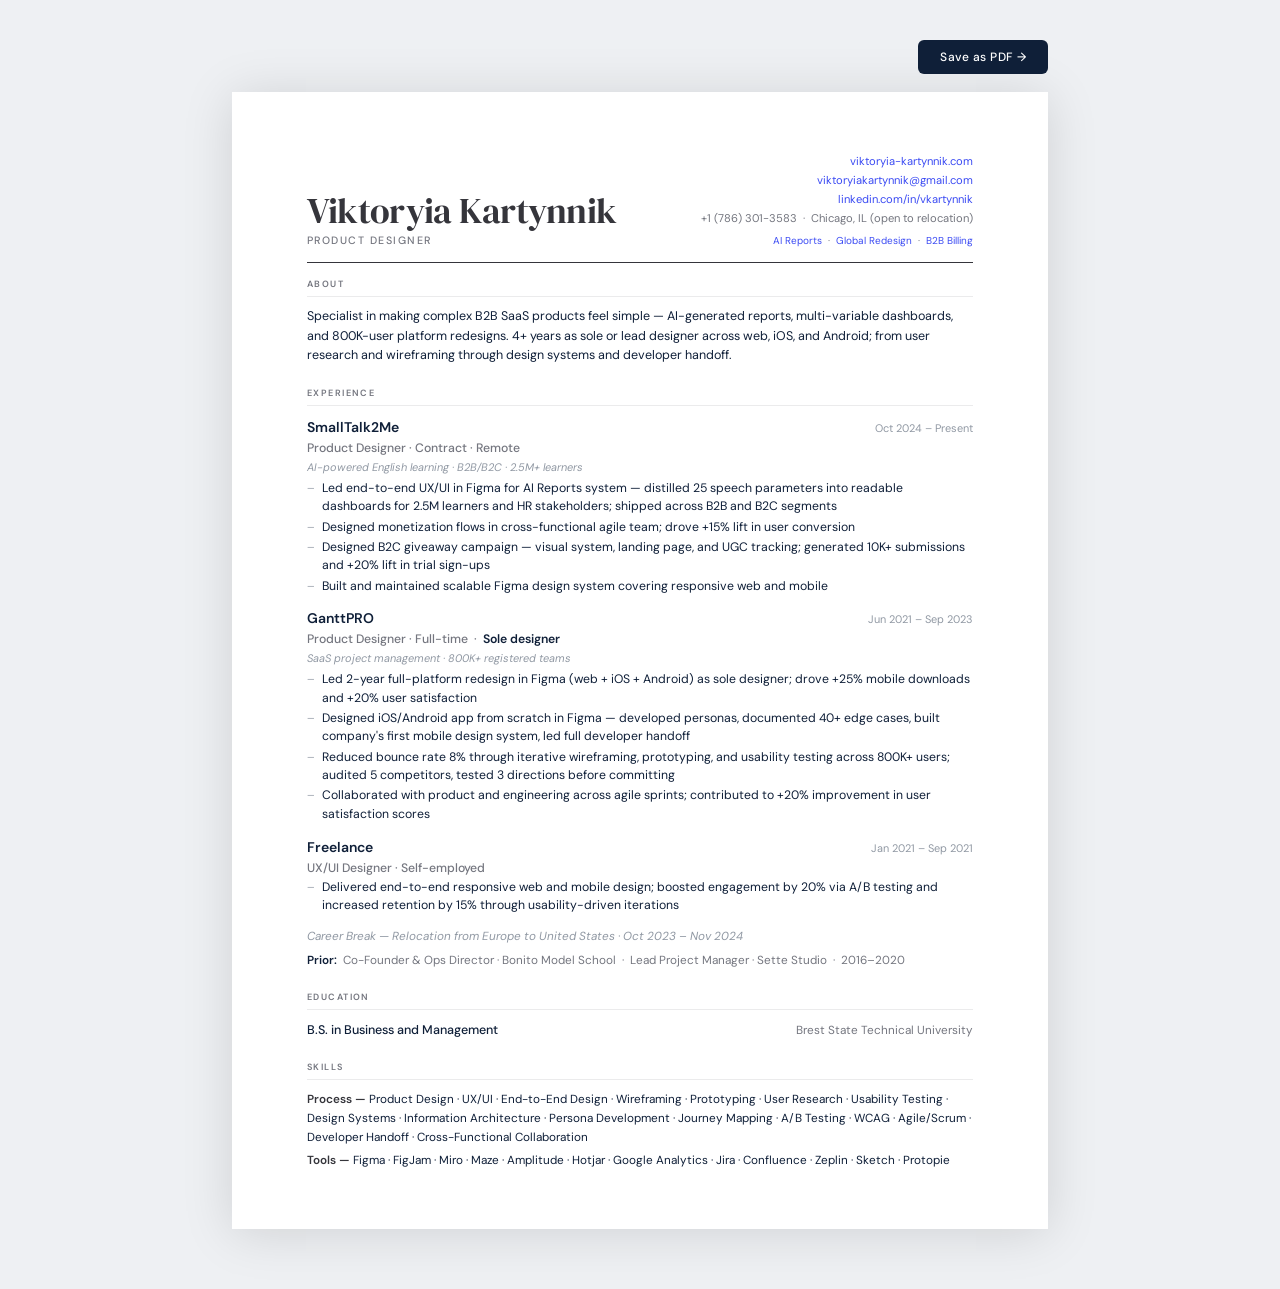
==== resume-a.html @ 9c6ec4b8 "Switch to window.print() — guaranteed 1-page, perfect quality html2pdf.js was producing 2-page, blur" ====
<!DOCTYPE html>
<html lang="en">
<head>
<meta charset="UTF-8">
<meta name="viewport" content="width=device-width, initial-scale=1.0">
<title>Viktoryia Kartynnik — Resume</title>
<link rel="preconnect" href="https://fonts.googleapis.com">
<link href="https://fonts.googleapis.com/css2?family=DM+Sans:ital,wght@0,300;0,400;0,500;0,600;1,400&family=DM+Serif+Display&display=swap" rel="stylesheet">
<style>
*, *::before, *::after { box-sizing: border-box; margin: 0; padding: 0; }

:root {
  --name:    #35353b;   /* name / charcoal headings */
  --body:    #0f1f38;   /* body text, bullets, company names */
  --link:    #3b4bf3;   /* hyperlinks */
  --muted:   #74767f;   /* section labels, dates */
  --light:   #9098a3;   /* job meta, italic */
  --rule:    #ebebec;   /* divider lines */
  --bg:      #ffffff;
}

@page { size: letter; margin: 0.62in 0.78in; }

body {
  font-family: 'DM Sans', system-ui, sans-serif;
  font-size: 9.6pt;
  line-height: 1.48;
  color: var(--body);
  background: var(--bg);
}

/* ─── SCREEN WRAPPER ─── */
@media screen {
  body { background: #eef0f3; padding: 40px 20px 60px; }
  .page {
    background: var(--bg);
    width: 8.5in;
    min-height: 11in;
    margin: 0 auto;
    padding: 0.62in 0.78in;
    box-shadow: 0 4px 48px rgba(0,0,0,0.13);
  }
  .toolbar {
    width: 8.5in;
    margin: 0 auto 18px;
    display: flex;
    justify-content: flex-end;
    align-items: center;
  }
  .toolbar-label { font-family: 'DM Sans', sans-serif; font-size: 12px; color: var(--muted); letter-spacing: 0.04em; }
  .btn-print {
    background: var(--body); color: #fff; border: none;
    padding: 9px 22px; border-radius: 6px; cursor: pointer;
    font-family: 'DM Sans', sans-serif; font-size: 12px; font-weight: 500;
    letter-spacing: 0.03em; transition: background 0.15s;
  }
  .btn-print:hover { background: var(--name); }
}
@media print {
  .toolbar { display: none; }
  .page { padding: 0; }
}

/* ─── HEADER ─── */
.header {
  display: flex;
  justify-content: space-between;
  align-items: flex-end;
  padding-bottom: 10pt;
  margin-bottom: 11pt;
  border-bottom: 1.2pt solid var(--name);
}
.header-left h1 {
  font-family: 'DM Serif Display', Georgia, serif;
  font-size: 27pt;
  font-weight: 400;
  letter-spacing: -0.02em;
  line-height: 1;
  color: var(--name);
  margin-bottom: 3pt;
}
.header-left .role {
  font-size: 8pt;
  font-weight: 500;
  letter-spacing: 0.14em;
  text-transform: uppercase;
  color: var(--muted);
}
.header-right {
  text-align: right;
  font-size: 8.4pt;
  color: var(--muted);
  line-height: 1.7;
}
.header-right a { color: var(--link); text-decoration: none; }
.header-right a:hover { text-decoration: underline; }
.case-studies { font-size: 7.5pt; margin-top: 3pt; color: var(--muted); }
.case-studies a { color: var(--link); text-decoration: none; }
.case-studies a:hover { text-decoration: underline; }
.sole { font-weight: 600; color: var(--body); }

/*
  PROXIMITY HIERARCHY (Nielsen Norman)
  Level 1 — within a job block:  1–2pt   (tightest — same card)
  Level 2 — between jobs:       10pt    (medium  — different cards)
  Level 3 — between sections:   16pt    (largest — different topics)
*/

/* ─── SECTION ─── */
.section { margin-bottom: 16pt; }   /* L3 — between major sections */
.section:last-child { margin-bottom: 0; }

.section-label {
  font-size: 6.8pt;
  font-weight: 600;
  letter-spacing: 0.16em;
  text-transform: uppercase;
  color: var(--muted);
  padding-bottom: 3.5pt;
  margin-bottom: 8pt;              /* label → first content: slightly generous */
  border-bottom: 0.5pt solid var(--rule);
}

/* ─── ABOUT ─── */
.about p {
  font-size: 9.4pt;
  line-height: 1.56;
  color: var(--body);
}

/* ─── JOB ─── */
.job { margin-bottom: 10pt; }      /* L2 — between jobs */
.job:last-of-type { margin-bottom: 0; }

.job-top {
  display: flex;
  justify-content: space-between;
  align-items: baseline;
  margin-bottom: 1pt;              /* L1 — company → title */
}
.job-company {
  font-size: 10.5pt;
  font-weight: 600;
  color: var(--body);
}
.job-date {
  font-size: 8.2pt;
  color: var(--light);
  white-space: nowrap;
}
.job-title {
  font-size: 9.2pt;
  font-weight: 500;
  color: var(--muted);
  margin-bottom: 1pt;              /* L1 — title → meta */
}
.job-meta {
  font-size: 8.2pt;
  color: var(--light);
  font-style: italic;
  margin-bottom: 3pt;              /* L1 — meta → bullets (was 4.5, reduced) */
}
.job ul { list-style: none; padding-left: 0; }
.job ul li {
  position: relative;
  padding-left: 11pt;
  font-size: 9.2pt;
  line-height: 1.5;
  color: var(--body);
  margin-bottom: 1.5pt;           /* L1 — between bullets */
}
.job ul li:last-child { margin-bottom: 0; }
.job ul li::before {
  content: '–';
  position: absolute;
  left: 0;
  color: var(--light);
  font-weight: 300;
}

/* ─── CAREER BREAK ─── */
.career-break {
  font-size: 8.8pt;
  color: var(--light);
  font-style: italic;
  margin-top: 10pt;               /* L2 — same gap as between jobs */
  margin-bottom: 5pt;
}

/* ─── PRIOR ─── */
.prior {
  font-size: 8.8pt;
  color: var(--muted);
  line-height: 1.5;
}
.prior strong { color: var(--body); font-weight: 600; }

/* ─── EDUCATION ─── */
.edu-row {
  display: flex;
  justify-content: space-between;
  align-items: baseline;
  font-size: 9.4pt;
}
.edu-degree { font-weight: 500; color: var(--body); }
.edu-school { color: var(--muted); font-size: 8.8pt; }

/* ─── SKILLS ─── */
.skill-row {
  font-size: 8.8pt;
  line-height: 1.6;
  color: var(--body);
  margin-bottom: 3pt;
}
.skill-row:last-child { margin-bottom: 0; }
.skill-label { font-weight: 600; color: var(--name); }
</style>
</head>
<body>

<div class="toolbar">
  <button class="btn-print" onclick="window.print()">Save as PDF →</button>
</div>

<div class="page">

  <header class="header">
    <div class="header-left">
      <h1>Viktoryia Kartynnik</h1>
      <div class="role">Product Designer</div>
    </div>
    <div class="header-right">
      <a href="https://viktoryia-kartynnik.com/?utm_source=resume&utm_medium=pdf&utm_campaign=1page">viktoryia-kartynnik.com</a><br>
      <a href="mailto:viktoryiakartynnik@gmail.com">viktoryiakartynnik@gmail.com</a><br>
      <a href="https://linkedin.com/in/vkartynnik">linkedin.com/in/vkartynnik</a><br>
      +1 (786) 301-3583 &nbsp;·&nbsp; Chicago, IL (open to relocation)
      <div class="case-studies"><a href="https://viktoryia-kartynnik.com/projects/ai-reports.html?utm_source=resume&utm_medium=pdf&utm_campaign=1page">AI Reports</a> &nbsp;·&nbsp; <a href="https://viktoryia-kartynnik.com/projects/global-redesign.html?utm_source=resume&utm_medium=pdf&utm_campaign=1page">Global Redesign</a> &nbsp;·&nbsp; <a href="https://viktoryia-kartynnik.com/projects/b2b-billing.html?utm_source=resume&utm_medium=pdf&utm_campaign=1page">B2B Billing</a></div>
    </div>
  </header>

  <section class="section about">
    <div class="section-label">About</div>
    <p>Specialist in making complex B2B SaaS products feel simple — AI-generated reports, multi-variable dashboards, and 800K-user platform redesigns. 4+ years as sole or lead designer across web, iOS, and Android; from user research and wireframing through design systems and developer handoff.</p>
  </section>

  <section class="section">
    <div class="section-label">Experience</div>

    <div class="job">
      <div class="job-top">
        <span class="job-company">SmallTalk2Me</span>
        <span class="job-date">Oct 2024 – Present</span>
      </div>
      <div class="job-title">Product Designer · Contract · Remote</div>
      <div class="job-meta">AI-powered English learning · B2B/B2C · 2.5M+ learners</div>
      <ul>
        <li>Led end-to-end UX/UI in Figma for AI Reports system — distilled 25 speech parameters into readable dashboards for 2.5M learners and HR stakeholders; shipped across B2B and B2C segments</li>
        <li>Designed monetization flows in cross-functional agile team; drove +15% lift in user conversion</li>
        <li>Designed B2C giveaway campaign — visual system, landing page, and UGC tracking; generated 10K+ submissions and +20% lift in trial sign-ups</li>
        <li>Built and maintained scalable Figma design system covering responsive web and mobile</li>
      </ul>
    </div>

    <div class="job">
      <div class="job-top">
        <span class="job-company">GanttPRO</span>
        <span class="job-date">Jun 2021 – Sep 2023</span>
      </div>
      <div class="job-title">Product Designer · Full-time &nbsp;·&nbsp; <span class="sole">Sole designer</span></div>
      <div class="job-meta">SaaS project management · 800K+ registered teams</div>
      <ul>
        <li>Led 2-year full-platform redesign in Figma (web + iOS + Android) as sole designer; drove +25% mobile downloads and +20% user satisfaction</li>
        <li>Designed iOS/Android app from scratch in Figma — developed personas, documented 40+ edge cases, built company's first mobile design system, led full developer handoff</li>
        <li>Reduced bounce rate 8% through iterative wireframing, prototyping, and usability testing across 800K+ users; audited 5 competitors, tested 3 directions before committing</li>
        <li>Collaborated with product and engineering across agile sprints; contributed to +20% improvement in user satisfaction scores</li>
      </ul>
    </div>

    <div class="job">
      <div class="job-top">
        <span class="job-company">Freelance</span>
        <span class="job-date">Jan 2021 – Sep 2021</span>
      </div>
      <div class="job-title">UX/UI Designer · Self-employed</div>
      <ul>
        <li>Delivered end-to-end responsive web and mobile design; boosted engagement by 20% via A/B testing and increased retention by 15% through usability-driven iterations</li>
      </ul>
    </div>

    <div class="career-break">Career Break — Relocation from Europe to United States · Oct 2023 – Nov 2024</div>

    <div class="prior">
      <strong>Prior:</strong> &nbsp;Co-Founder &amp; Ops Director · Bonito Model School &nbsp;·&nbsp; Lead Project Manager · Sette Studio &nbsp;·&nbsp; 2016–2020
    </div>
  </section>

  <section class="section">
    <div class="section-label">Education</div>
    <div class="edu-row">
      <span class="edu-degree">B.S. in Business and Management</span>
      <span class="edu-school">Brest State Technical University</span>
    </div>
  </section>

  <section class="section">
    <div class="section-label">Skills</div>
    <div class="skill-row">
      <span class="skill-label">Process — </span>Product Design · UX/UI · End-to-End Design · Wireframing · Prototyping · User Research · Usability Testing · Design Systems · Information Architecture · Persona Development · Journey Mapping · A/B Testing · WCAG · Agile/Scrum · Developer Handoff · Cross-Functional Collaboration
    </div>
    <div class="skill-row">
      <span class="skill-label">Tools — </span>Figma · FigJam · Miro · Maze · Amplitude · Hotjar · Google Analytics · Jira · Confluence · Zeplin · Sketch · Protopie
    </div>
  </section>

</div>

</body>
</html>
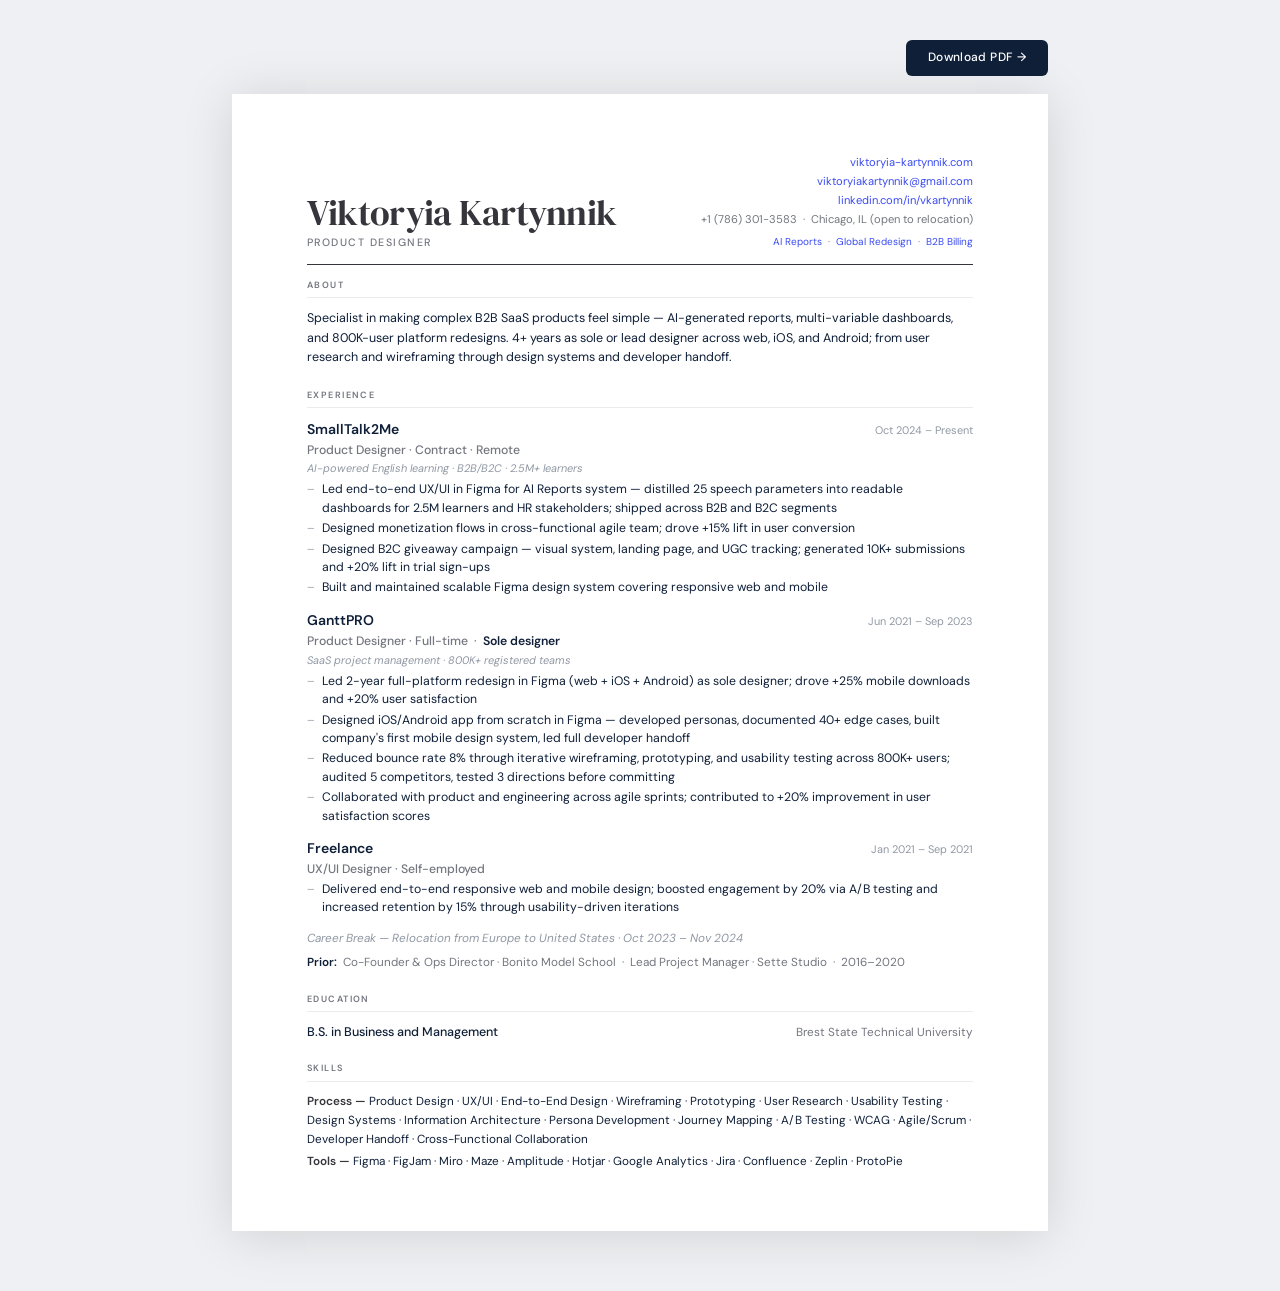
==== commit 5961ba3f: "Add pre-built 1-page PDF and switch button to direct download - Generated Viktoryia-Kartynnik-Resume" ====
--- a/resume-a.html
+++ b/resume-a.html
@@ -19,7 +19,7 @@
   --bg:      #ffffff;
 }
 
-@page { size: letter; margin: 0.62in 0.78in; }
+@page { size: letter; margin: 0; }
 
 body {
   font-family: 'DM Sans', system-ui, sans-serif;
@@ -53,12 +53,20 @@
     padding: 9px 22px; border-radius: 6px; cursor: pointer;
     font-family: 'DM Sans', sans-serif; font-size: 12px; font-weight: 500;
     letter-spacing: 0.03em; transition: background 0.15s;
+    text-decoration: none; display: inline-block;
   }
   .btn-print:hover { background: var(--name); }
 }
 @media print {
   .toolbar { display: none; }
-  .page { padding: 0; }
+  .page { padding: 0.42in 0.65in; }
+  body { font-size: 9.2pt; line-height: 1.45; }
+  .section { margin-bottom: 10pt; }
+  .section-label { margin-bottom: 5pt; }
+  .job { margin-bottom: 7pt; }
+  .about p { font-size: 9pt; line-height: 1.46; }
+  .career-break { margin-top: 6pt; margin-bottom: 3pt; }
+  .skill-row { font-size: 8.4pt; line-height: 1.5; margin-bottom: 1.5pt; }
 }
 
 /* ─── HEADER ─── */
@@ -219,7 +227,7 @@
 <body>
 
 <div class="toolbar">
-  <button class="btn-print" onclick="window.print()">Save as PDF →</button>
+  <a class="btn-print" href="/Viktoryia-Kartynnik-Resume.pdf" download="Viktoryia-Kartynnik-Resume.pdf">Download PDF →</a>
 </div>
 
 <div class="page">
@@ -230,11 +238,11 @@
       <div class="role">Product Designer</div>
     </div>
     <div class="header-right">
-      <a href="https://viktoryia-kartynnik.com/?utm_source=resume&utm_medium=pdf&utm_campaign=1page">viktoryia-kartynnik.com</a><br>
+      <a href="https://viktoryia-kartynnik.com/?utm_source=resume&utm_medium=pdf&utm_campaign=1page" target="_blank" rel="noopener">viktoryia-kartynnik.com</a><br>
       <a href="mailto:viktoryiakartynnik@gmail.com">viktoryiakartynnik@gmail.com</a><br>
-      <a href="https://linkedin.com/in/vkartynnik">linkedin.com/in/vkartynnik</a><br>
+      <a href="https://linkedin.com/in/vkartynnik" target="_blank" rel="noopener">linkedin.com/in/vkartynnik</a><br>
       +1 (786) 301-3583 &nbsp;·&nbsp; Chicago, IL (open to relocation)
-      <div class="case-studies"><a href="https://viktoryia-kartynnik.com/projects/ai-reports.html?utm_source=resume&utm_medium=pdf&utm_campaign=1page">AI Reports</a> &nbsp;·&nbsp; <a href="https://viktoryia-kartynnik.com/projects/global-redesign.html?utm_source=resume&utm_medium=pdf&utm_campaign=1page">Global Redesign</a> &nbsp;·&nbsp; <a href="https://viktoryia-kartynnik.com/projects/b2b-billing.html?utm_source=resume&utm_medium=pdf&utm_campaign=1page">B2B Billing</a></div>
+      <div class="case-studies"><a href="https://viktoryia-kartynnik.com/projects/ai-reports.html?utm_source=resume&utm_medium=pdf&utm_campaign=1page" target="_blank" rel="noopener">AI Reports</a> &nbsp;·&nbsp; <a href="https://viktoryia-kartynnik.com/projects/global-redesign.html?utm_source=resume&utm_medium=pdf&utm_campaign=1page" target="_blank" rel="noopener">Global Redesign</a> &nbsp;·&nbsp; <a href="https://viktoryia-kartynnik.com/projects/b2b-billing.html?utm_source=resume&utm_medium=pdf&utm_campaign=1page" target="_blank" rel="noopener">B2B Billing</a></div>
     </div>
   </header>
 
@@ -308,7 +316,7 @@
       <span class="skill-label">Process — </span>Product Design · UX/UI · End-to-End Design · Wireframing · Prototyping · User Research · Usability Testing · Design Systems · Information Architecture · Persona Development · Journey Mapping · A/B Testing · WCAG · Agile/Scrum · Developer Handoff · Cross-Functional Collaboration
     </div>
     <div class="skill-row">
-      <span class="skill-label">Tools — </span>Figma · FigJam · Miro · Maze · Amplitude · Hotjar · Google Analytics · Jira · Confluence · Zeplin · Sketch · Protopie
+      <span class="skill-label">Tools — </span>Figma · FigJam · Miro · Maze · Amplitude · Hotjar · Google Analytics · Jira · Confluence · Zeplin · ProtoPie
     </div>
   </section>
 
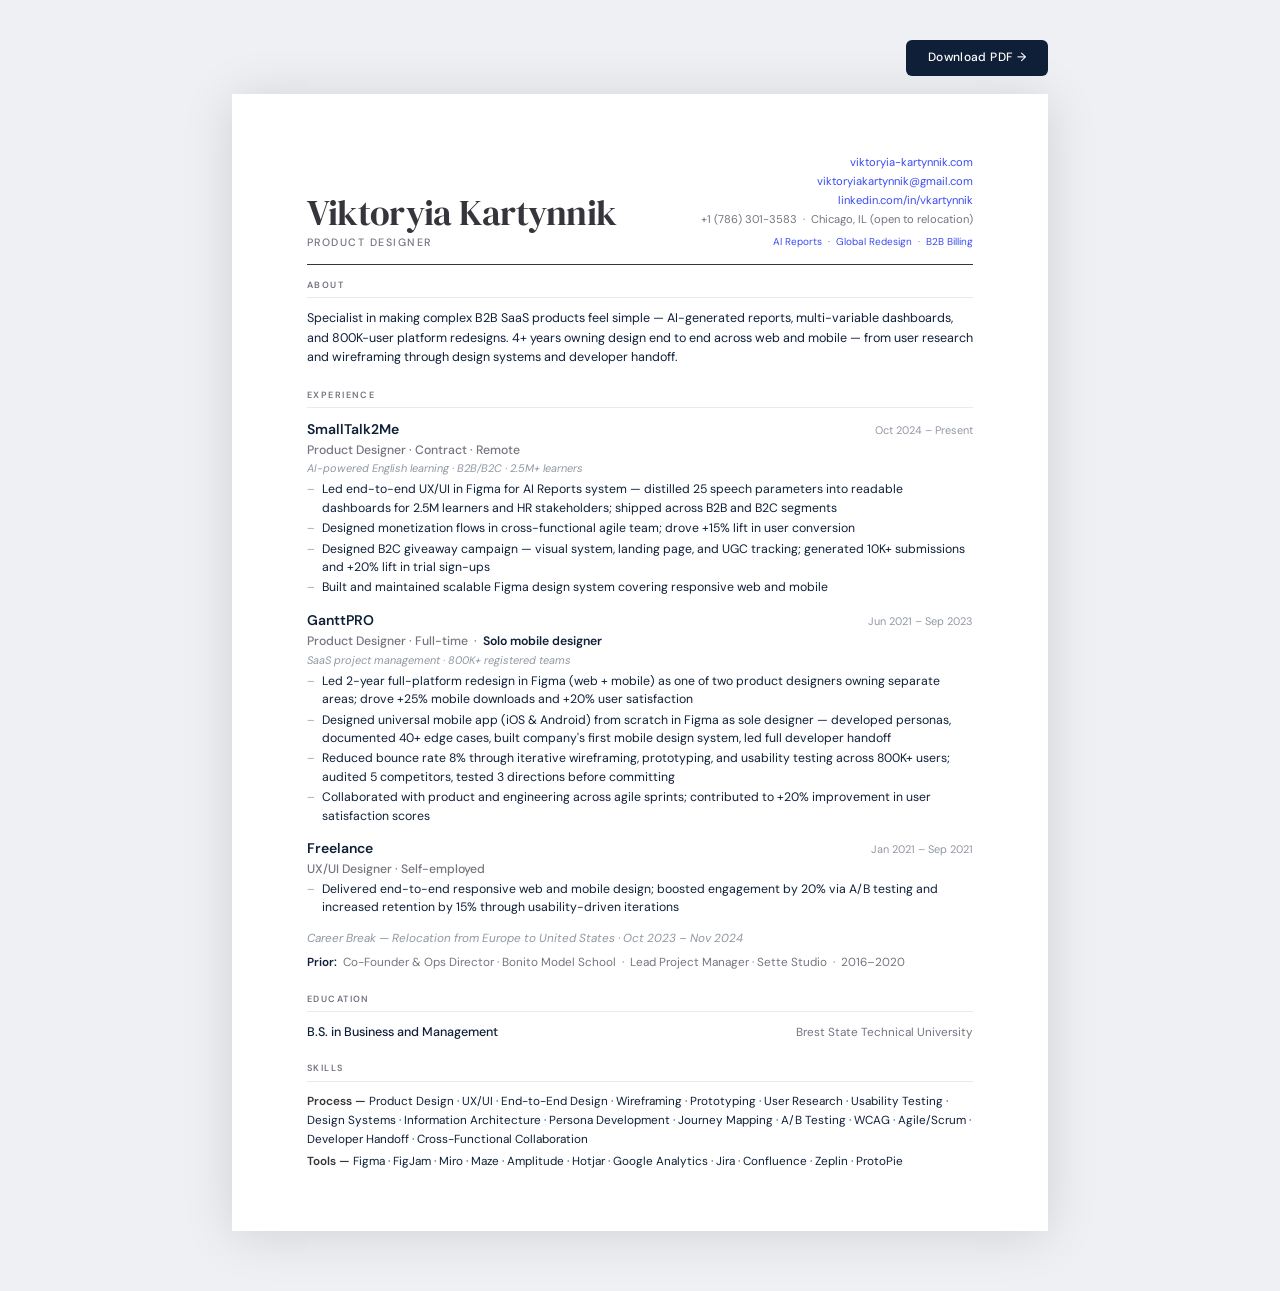
==== commit 9ba22306: "Correct role framing on Global Redesign and resumes One of two product designers (working separately" ====
--- a/resume-a.html
+++ b/resume-a.html
@@ -248,7 +248,7 @@
 
   <section class="section about">
     <div class="section-label">About</div>
-    <p>Specialist in making complex B2B SaaS products feel simple — AI-generated reports, multi-variable dashboards, and 800K-user platform redesigns. 4+ years as sole or lead designer across web, iOS, and Android; from user research and wireframing through design systems and developer handoff.</p>
+    <p>Specialist in making complex B2B SaaS products feel simple — AI-generated reports, multi-variable dashboards, and 800K-user platform redesigns. 4+ years owning design end to end across web and mobile — from user research and wireframing through design systems and developer handoff.</p>
   </section>
 
   <section class="section">
@@ -274,11 +274,11 @@
         <span class="job-company">GanttPRO</span>
         <span class="job-date">Jun 2021 – Sep 2023</span>
       </div>
-      <div class="job-title">Product Designer · Full-time &nbsp;·&nbsp; <span class="sole">Sole designer</span></div>
+      <div class="job-title">Product Designer · Full-time &nbsp;·&nbsp; <span class="sole">Solo mobile designer</span></div>
       <div class="job-meta">SaaS project management · 800K+ registered teams</div>
       <ul>
-        <li>Led 2-year full-platform redesign in Figma (web + iOS + Android) as sole designer; drove +25% mobile downloads and +20% user satisfaction</li>
-        <li>Designed iOS/Android app from scratch in Figma — developed personas, documented 40+ edge cases, built company's first mobile design system, led full developer handoff</li>
+        <li>Led 2-year full-platform redesign in Figma (web + mobile) as one of two product designers owning separate areas; drove +25% mobile downloads and +20% user satisfaction</li>
+        <li>Designed universal mobile app (iOS &amp; Android) from scratch in Figma as sole designer — developed personas, documented 40+ edge cases, built company's first mobile design system, led full developer handoff</li>
         <li>Reduced bounce rate 8% through iterative wireframing, prototyping, and usability testing across 800K+ users; audited 5 competitors, tested 3 directions before committing</li>
         <li>Collaborated with product and engineering across agile sprints; contributed to +20% improvement in user satisfaction scores</li>
       </ul>
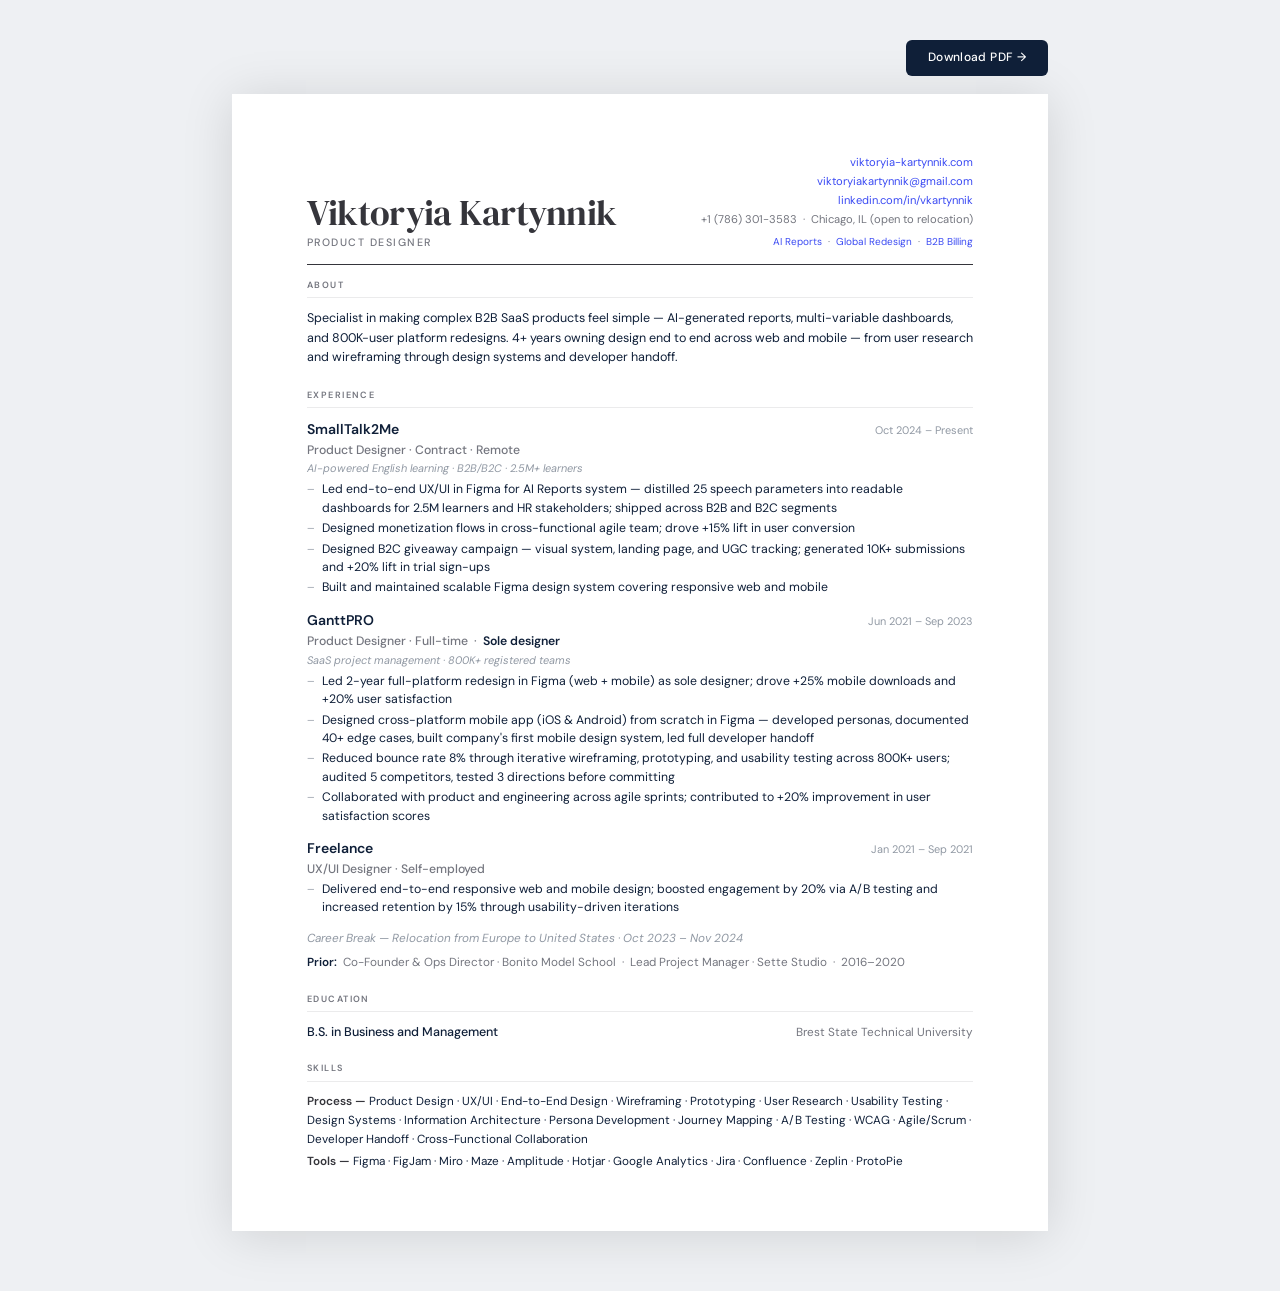
==== commit eca66f06: "Restore sole-designer framing on Global Redesign and resumes Viktoryia was the sole designer for the" ====
--- a/resume-a.html
+++ b/resume-a.html
@@ -274,11 +274,11 @@
         <span class="job-company">GanttPRO</span>
         <span class="job-date">Jun 2021 – Sep 2023</span>
       </div>
-      <div class="job-title">Product Designer · Full-time &nbsp;·&nbsp; <span class="sole">Solo mobile designer</span></div>
+      <div class="job-title">Product Designer · Full-time &nbsp;·&nbsp; <span class="sole">Sole designer</span></div>
       <div class="job-meta">SaaS project management · 800K+ registered teams</div>
       <ul>
-        <li>Led 2-year full-platform redesign in Figma (web + mobile) as one of two product designers owning separate areas; drove +25% mobile downloads and +20% user satisfaction</li>
-        <li>Designed universal mobile app (iOS &amp; Android) from scratch in Figma as sole designer — developed personas, documented 40+ edge cases, built company's first mobile design system, led full developer handoff</li>
+        <li>Led 2-year full-platform redesign in Figma (web + mobile) as sole designer; drove +25% mobile downloads and +20% user satisfaction</li>
+        <li>Designed cross-platform mobile app (iOS &amp; Android) from scratch in Figma — developed personas, documented 40+ edge cases, built company's first mobile design system, led full developer handoff</li>
         <li>Reduced bounce rate 8% through iterative wireframing, prototyping, and usability testing across 800K+ users; audited 5 competitors, tested 3 directions before committing</li>
         <li>Collaborated with product and engineering across agile sprints; contributed to +20% improvement in user satisfaction scores</li>
       </ul>
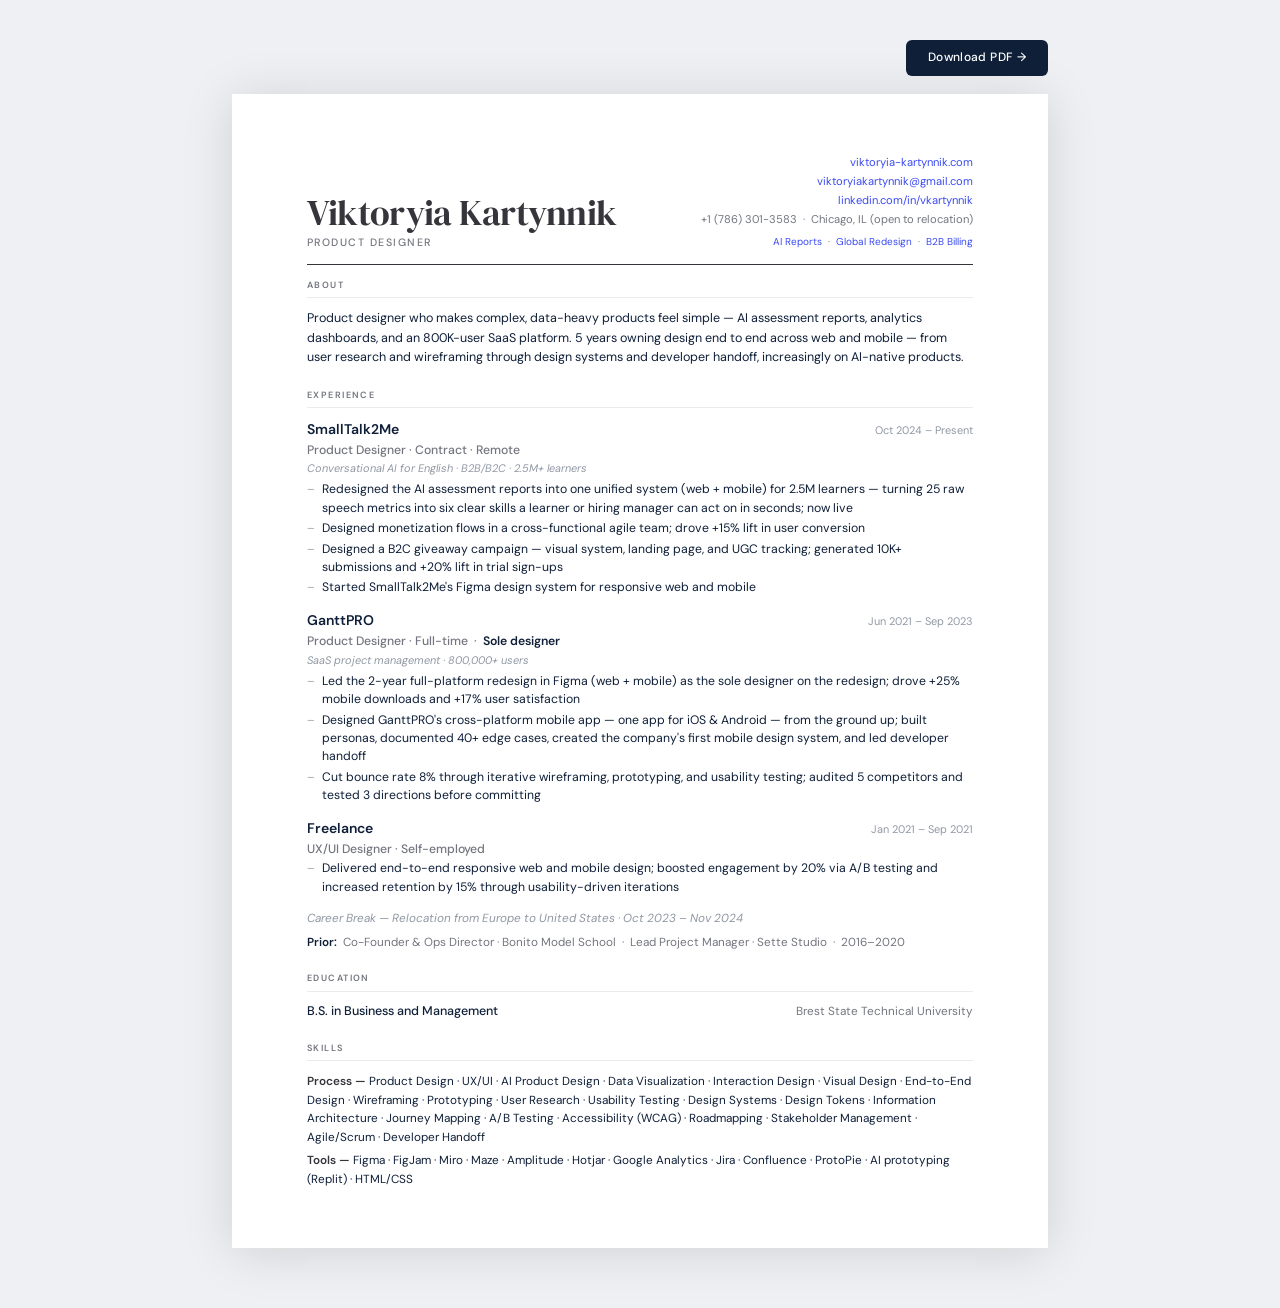
==== commit d45428a7: "Update resumes: fix facts, add AI/ATS keywords Both versions (1-page resume-a, 2-page resume-b) corr" ====
--- a/resume-a.html
+++ b/resume-a.html
@@ -248,7 +248,7 @@
 
   <section class="section about">
     <div class="section-label">About</div>
-    <p>Specialist in making complex B2B SaaS products feel simple — AI-generated reports, multi-variable dashboards, and 800K-user platform redesigns. 4+ years owning design end to end across web and mobile — from user research and wireframing through design systems and developer handoff.</p>
+    <p>Product designer who makes complex, data-heavy products feel simple — AI assessment reports, analytics dashboards, and an 800K-user SaaS platform. 5 years owning design end to end across web and mobile — from user research and wireframing through design systems and developer handoff, increasingly on AI-native products.</p>
   </section>
 
   <section class="section">
@@ -260,12 +260,12 @@
         <span class="job-date">Oct 2024 – Present</span>
       </div>
       <div class="job-title">Product Designer · Contract · Remote</div>
-      <div class="job-meta">AI-powered English learning · B2B/B2C · 2.5M+ learners</div>
+      <div class="job-meta">Conversational AI for English · B2B/B2C · 2.5M+ learners</div>
       <ul>
-        <li>Led end-to-end UX/UI in Figma for AI Reports system — distilled 25 speech parameters into readable dashboards for 2.5M learners and HR stakeholders; shipped across B2B and B2C segments</li>
-        <li>Designed monetization flows in cross-functional agile team; drove +15% lift in user conversion</li>
-        <li>Designed B2C giveaway campaign — visual system, landing page, and UGC tracking; generated 10K+ submissions and +20% lift in trial sign-ups</li>
-        <li>Built and maintained scalable Figma design system covering responsive web and mobile</li>
+        <li>Redesigned the AI assessment reports into one unified system (web + mobile) for 2.5M learners — turning 25 raw speech metrics into six clear skills a learner or hiring manager can act on in seconds; now live</li>
+        <li>Designed monetization flows in a cross-functional agile team; drove +15% lift in user conversion</li>
+        <li>Designed a B2C giveaway campaign — visual system, landing page, and UGC tracking; generated 10K+ submissions and +20% lift in trial sign-ups</li>
+        <li>Started SmallTalk2Me's Figma design system for responsive web and mobile</li>
       </ul>
     </div>
 
@@ -275,12 +275,11 @@
         <span class="job-date">Jun 2021 – Sep 2023</span>
       </div>
       <div class="job-title">Product Designer · Full-time &nbsp;·&nbsp; <span class="sole">Sole designer</span></div>
-      <div class="job-meta">SaaS project management · 800K+ registered teams</div>
+      <div class="job-meta">SaaS project management · 800,000+ users</div>
       <ul>
-        <li>Led 2-year full-platform redesign in Figma (web + mobile) as sole designer; drove +25% mobile downloads and +20% user satisfaction</li>
-        <li>Designed cross-platform mobile app (iOS &amp; Android) from scratch in Figma — developed personas, documented 40+ edge cases, built company's first mobile design system, led full developer handoff</li>
-        <li>Reduced bounce rate 8% through iterative wireframing, prototyping, and usability testing across 800K+ users; audited 5 competitors, tested 3 directions before committing</li>
-        <li>Collaborated with product and engineering across agile sprints; contributed to +20% improvement in user satisfaction scores</li>
+        <li>Led the 2-year full-platform redesign in Figma (web + mobile) as the sole designer on the redesign; drove +25% mobile downloads and +17% user satisfaction</li>
+        <li>Designed GanttPRO's cross-platform mobile app — one app for iOS &amp; Android — from the ground up; built personas, documented 40+ edge cases, created the company's first mobile design system, and led developer handoff</li>
+        <li>Cut bounce rate 8% through iterative wireframing, prototyping, and usability testing; audited 5 competitors and tested 3 directions before committing</li>
       </ul>
     </div>
 
@@ -313,10 +312,10 @@
   <section class="section">
     <div class="section-label">Skills</div>
     <div class="skill-row">
-      <span class="skill-label">Process — </span>Product Design · UX/UI · End-to-End Design · Wireframing · Prototyping · User Research · Usability Testing · Design Systems · Information Architecture · Persona Development · Journey Mapping · A/B Testing · WCAG · Agile/Scrum · Developer Handoff · Cross-Functional Collaboration
+      <span class="skill-label">Process — </span>Product Design · UX/UI · AI Product Design · Data Visualization · Interaction Design · Visual Design · End-to-End Design · Wireframing · Prototyping · User Research · Usability Testing · Design Systems · Design Tokens · Information Architecture · Journey Mapping · A/B Testing · Accessibility (WCAG) · Roadmapping · Stakeholder Management · Agile/Scrum · Developer Handoff
     </div>
     <div class="skill-row">
-      <span class="skill-label">Tools — </span>Figma · FigJam · Miro · Maze · Amplitude · Hotjar · Google Analytics · Jira · Confluence · Zeplin · ProtoPie
+      <span class="skill-label">Tools — </span>Figma · FigJam · Miro · Maze · Amplitude · Hotjar · Google Analytics · Jira · Confluence · ProtoPie · AI prototyping (Replit) · HTML/CSS
     </div>
   </section>
 
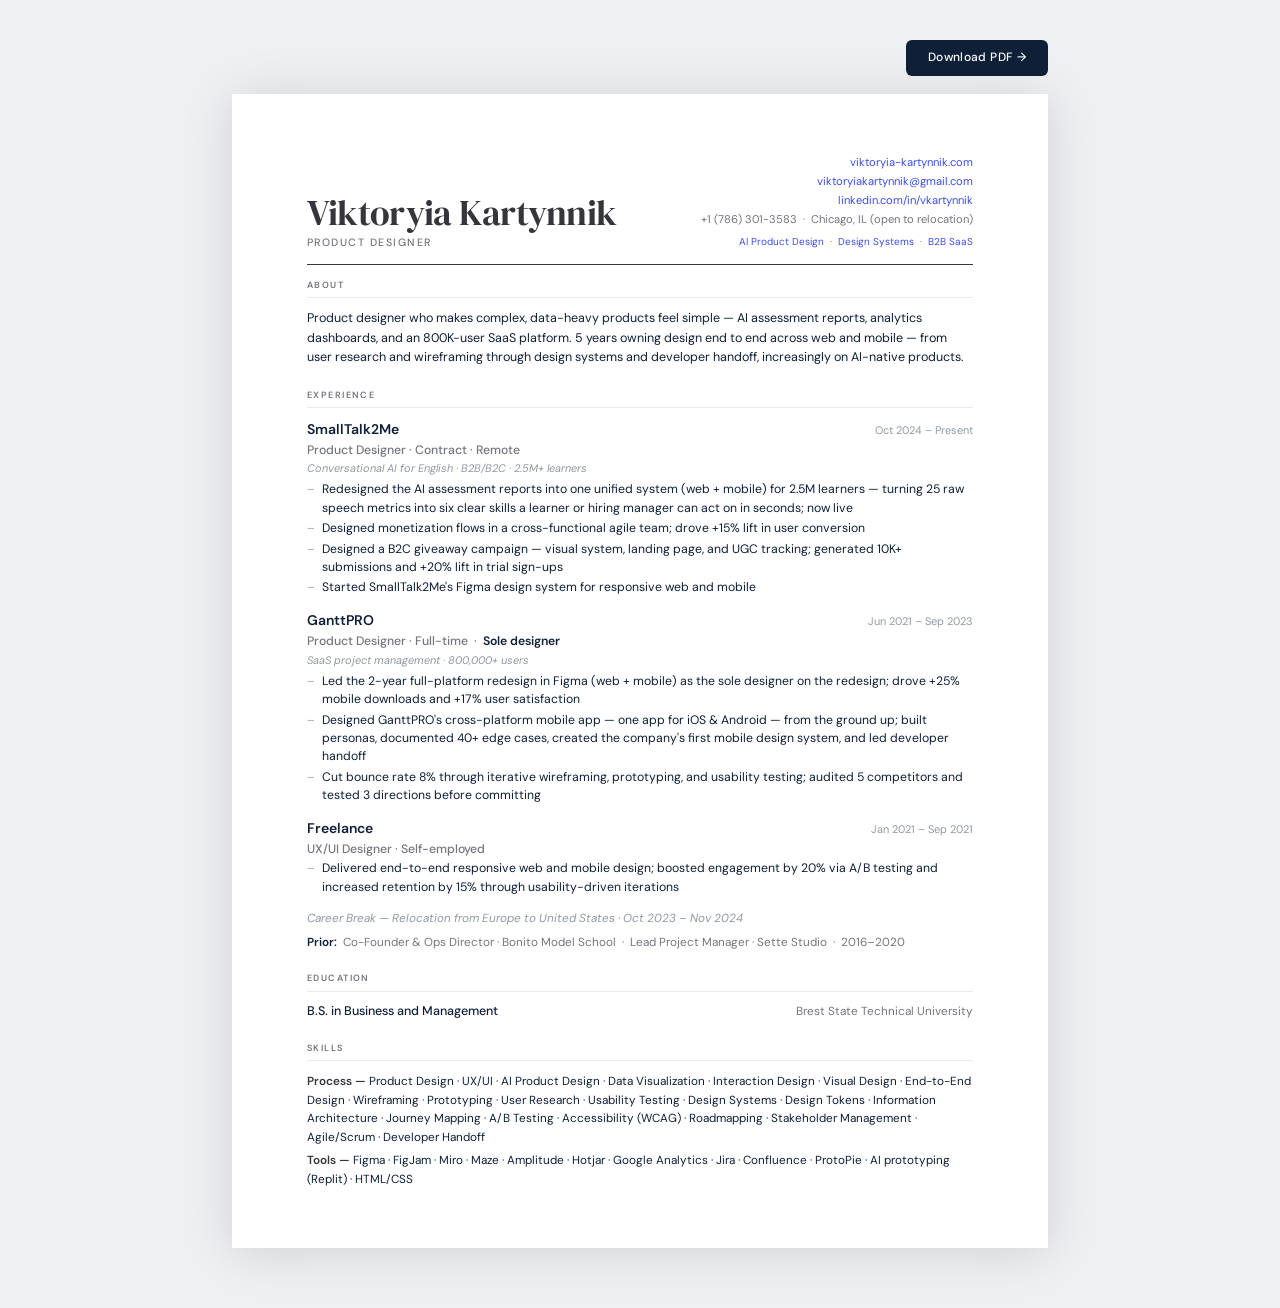
==== commit 0ffb4599: "Rename resume tagline links to recruiter-legible specialties AI Reports/Global Redesign/B2B Billing " ====
--- a/resume-a.html
+++ b/resume-a.html
@@ -242,7 +242,7 @@
       <a href="mailto:viktoryiakartynnik@gmail.com">viktoryiakartynnik@gmail.com</a><br>
       <a href="https://linkedin.com/in/vkartynnik" target="_blank" rel="noopener">linkedin.com/in/vkartynnik</a><br>
       +1 (786) 301-3583 &nbsp;·&nbsp; Chicago, IL (open to relocation)
-      <div class="case-studies"><a href="https://viktoryia-kartynnik.com/projects/ai-reports.html?utm_source=resume&utm_medium=pdf&utm_campaign=1page" target="_blank" rel="noopener">AI Reports</a> &nbsp;·&nbsp; <a href="https://viktoryia-kartynnik.com/projects/global-redesign.html?utm_source=resume&utm_medium=pdf&utm_campaign=1page" target="_blank" rel="noopener">Global Redesign</a> &nbsp;·&nbsp; <a href="https://viktoryia-kartynnik.com/projects/b2b-billing.html?utm_source=resume&utm_medium=pdf&utm_campaign=1page" target="_blank" rel="noopener">B2B Billing</a></div>
+      <div class="case-studies"><a href="https://viktoryia-kartynnik.com/projects/ai-reports.html?utm_source=resume&utm_medium=pdf&utm_campaign=1page" target="_blank" rel="noopener">AI Product Design</a> &nbsp;·&nbsp; <a href="https://viktoryia-kartynnik.com/projects/global-redesign.html?utm_source=resume&utm_medium=pdf&utm_campaign=1page" target="_blank" rel="noopener">Design Systems</a> &nbsp;·&nbsp; <a href="https://viktoryia-kartynnik.com/projects/b2b-billing.html?utm_source=resume&utm_medium=pdf&utm_campaign=1page" target="_blank" rel="noopener">B2B SaaS</a></div>
     </div>
   </header>
 
